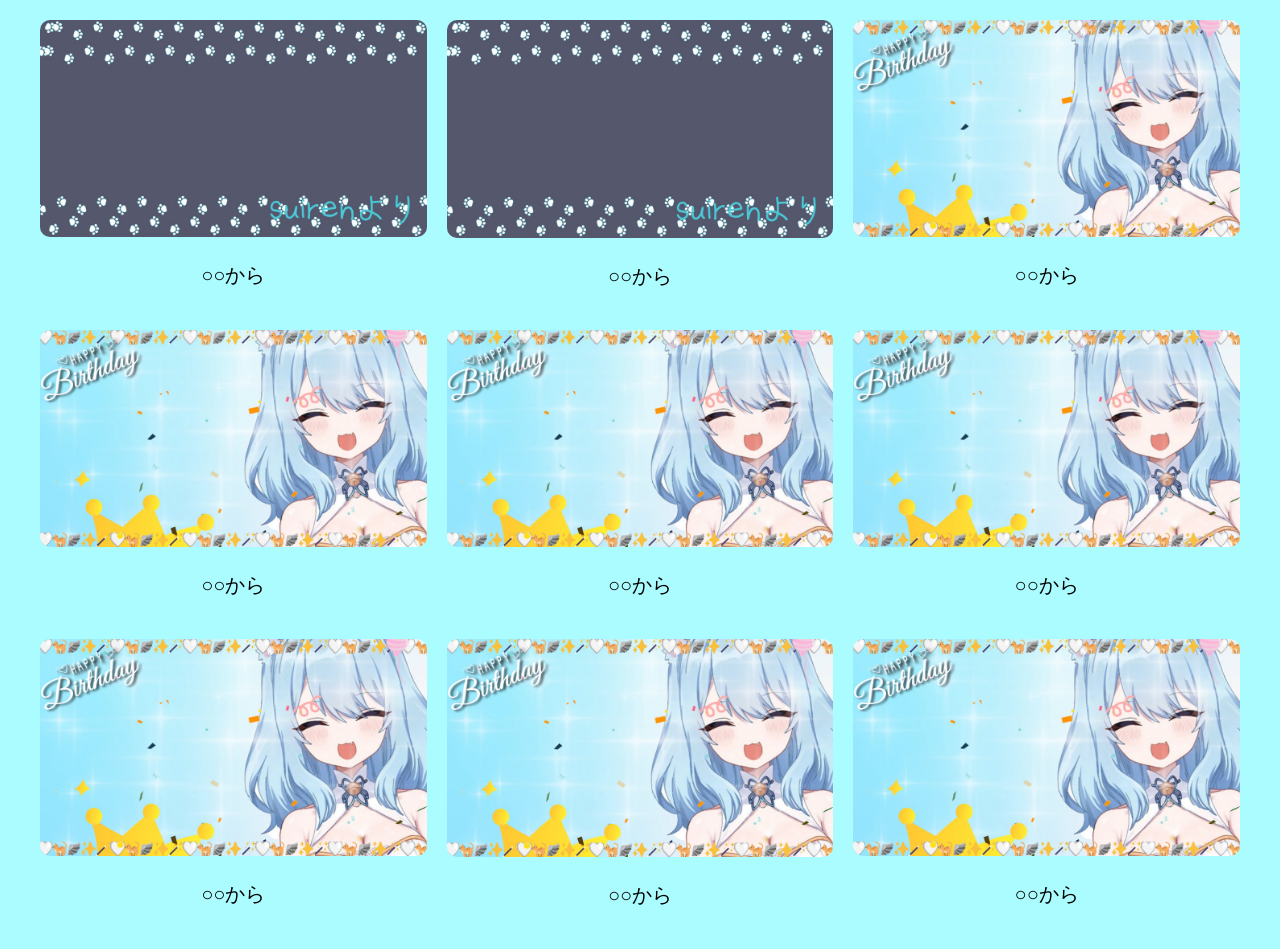
==== message/index.html @ e0d04ee3 "suiren.jpg added" ====
<!doctype html>
<html lang="ja">
  <head>
    <meta charset="UTF-8" />
    <title>にゃるるへ</title>

    <style>
      body {
        font-family: var(--font-main);
        background-color: #abfcff;
      }

      h1 {
        position: relative;
        display: inline-block;
        font-size: 36px;
        color: #333;
      }

      h1::after {
        content: "";
        position: absolute;
        left: 0;
        bottom: 0.1em;
        width: 100%;
        height: 0.5em;
        z-index: -1;
        border-radius: 4px;
      }

      .p {
        text-align: center;
      }

      /* ====== ギャラリー ====== */
      .gallery {
        display: grid;
        grid-template-columns: repeat(3, 1fr); /* PCは3列 */
        gap: 20px;
        max-width: 1200px;
        margin: 20px auto;
        padding: 0 20px;
      }

      .gallery img {
        width: 100%;
        border-radius: 10px;
        cursor: pointer;
        transition: transform 0.2s;
      }

      .gallery img:hover {
        transform: scale(1.05);
      }

      .item {
        text-align: center;
        font-size: 20px;
      }

      /* ====== レスポンシブ ====== */
      @media (max-width: 900px) {
        .gallery {
          grid-template-columns: repeat(2, 1fr); /* タブレットは2列 */
        }
      }

      @media (max-width: 600px) {
        .gallery {
          grid-template-columns: 1fr; /* スマホは1列 */
        }

        .header {
          flex-direction: column;
          gap: 10px;
        }

        .header-right {
          flex-wrap: wrap;
          justify-content: center;
        }
      }

      /* ===== モーダル ===== */
      .modal {
        display: none;
        position: fixed;
        z-index: 1000;
        top: 0;
        left: 0;
        width: 100%;
        height: 100%;
        background: rgba(0, 0, 0, 0.8);
        justify-content: center;
        align-items: center;
      }

      .modal-content {
        max-width: 90%;
        max-height: 90%;
        border-radius: 10px;
      }

      .close {
        position: absolute;
        top: 20px;
        right: 35px;
        font-size: 40px;
        color: #fff;
        cursor: pointer;
      }
    </style>
  </head>
  <body>
    <div class="gallery">
      <div class="item">
        <img src="/message/img/suiren.jpg" onclick="openModal(this)" />
        <div class="p">
          <p>○○から</p>
        </div>
      </div>

      <div class="item">
        <img src="/message/img/suiren.jpg" onclick="openModal(this)" />
        <div class="p">
          <p>○○から</p>
        </div>
      </div>

      <div class="item">
        <img src="/message/img/examples.jpg" onclick="openModal(this)" />
        <div class="p">
          <p>○○から</p>
        </div>
      </div>

      <div class="item">
        <img src="/message/img/examples.jpg" onclick="openModal(this)" />
        <div class="p">
          <p>○○から</p>
        </div>
      </div>

      <div class="item">
        <img src="/message/img/examples.jpg" onclick="openModal(this)" />
        <div class="p">
          <p>○○から</p>
        </div>
      </div>

      <div class="item">
        <img src="/message/img/examples.jpg" onclick="openModal(this)" />
        <div class="p">
          <p>○○から</p>
        </div>
      </div>

      <div class="item">
        <img src="/message/img/examples.jpg" onclick="openModal(this)" />
        <div class="p">
          <p>○○から</p>
        </div>
      </div>

      <div class="item">
        <img src="/message/img/examples.jpg" onclick="openModal(this)" />
        <div class="p">
          <p>○○から</p>
        </div>
      </div>

      <div class="item">
        <img src="/message/img/examples.jpg" onclick="openModal(this)" />
        <div class="p">
          <p>○○から</p>
        </div>
      </div>
    </div>

    <!-- モーダル -->
    <div id="imageModal" class="modal" onclick="closeModal()">
      <span class="close" onclick="closeModal()">&times;</span>
      <img class="modal-content" id="modalImg" />
    </div>

    <script>
      function openModal(img) {
        const modal = document.getElementById("imageModal");
        const modalImg = document.getElementById("modalImg");
        modal.style.display = "flex";
        modalImg.src = img.src;
      }

      function closeModal() {
        document.getElementById("imageModal").style.display = "none";
      }
    </script>
  </body>
</html>
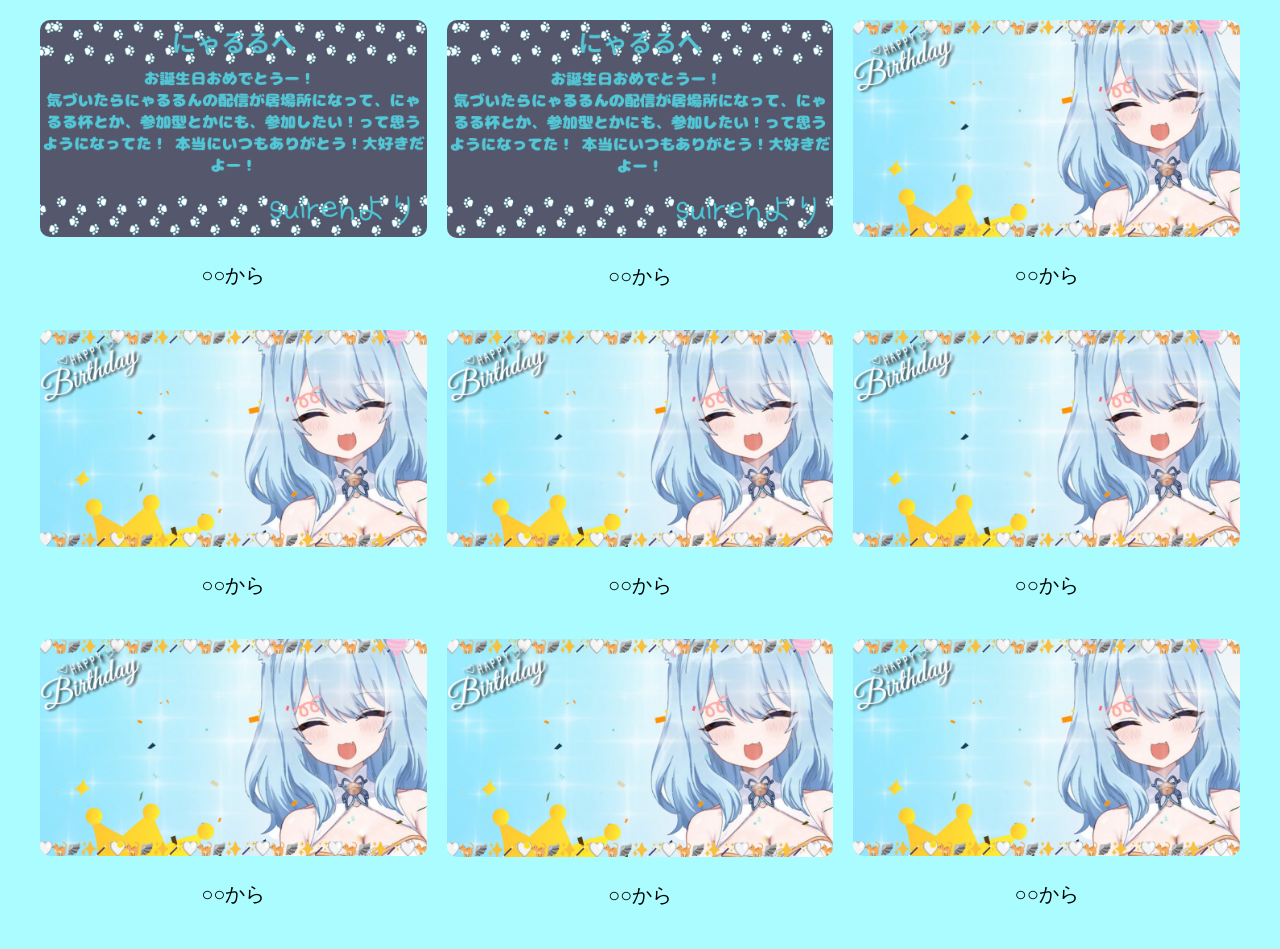
==== commit 7c0a721f: "jpg⇒png" ====
--- a/message/index.html
+++ b/message/index.html
@@ -114,14 +114,14 @@
   <body>
     <div class="gallery">
       <div class="item">
-        <img src="/message/img/suiren.jpg" onclick="openModal(this)" />
+        <img src="/message/img/suiren.png" onclick="openModal(this)" />
         <div class="p">
           <p>○○から</p>
         </div>
       </div>
 
       <div class="item">
-        <img src="/message/img/suiren.jpg" onclick="openModal(this)" />
+        <img src="/message/img/suiren.png" onclick="openModal(this)" />
         <div class="p">
           <p>○○から</p>
         </div>
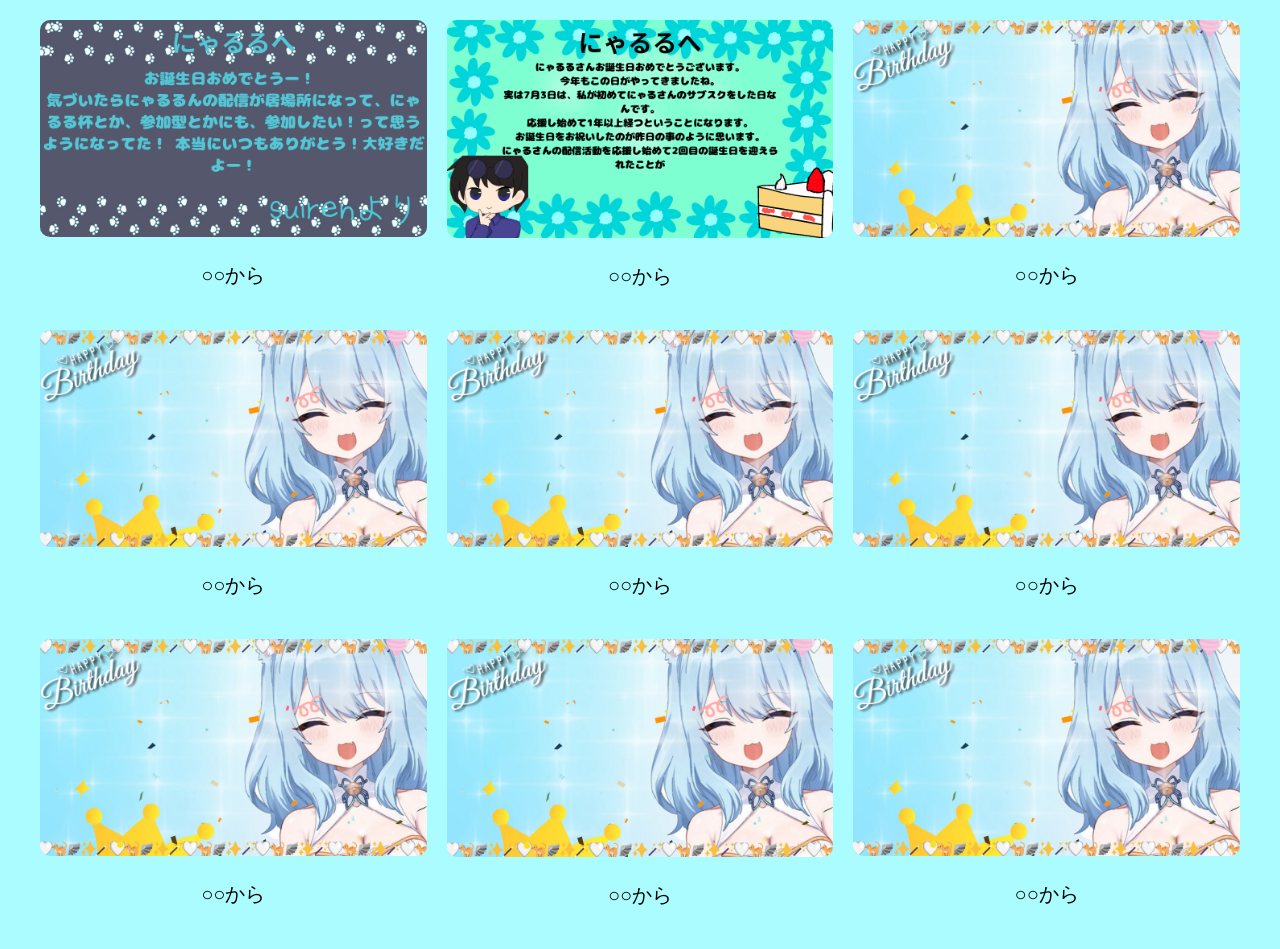
==== commit efe4a9a8: "alicell folder img folder index.html added" ====
--- a/message/index.html
+++ b/message/index.html
@@ -121,7 +121,9 @@
       </div>
 
       <div class="item">
-        <img src="/message/img/suiren.png" onclick="openModal(this)" />
+        <a href="./alicell/index.html" target="_blank">
+          <img src="/message/img/alicell.png" />
+        </a>
         <div class="p">
           <p>○○から</p>
         </div>
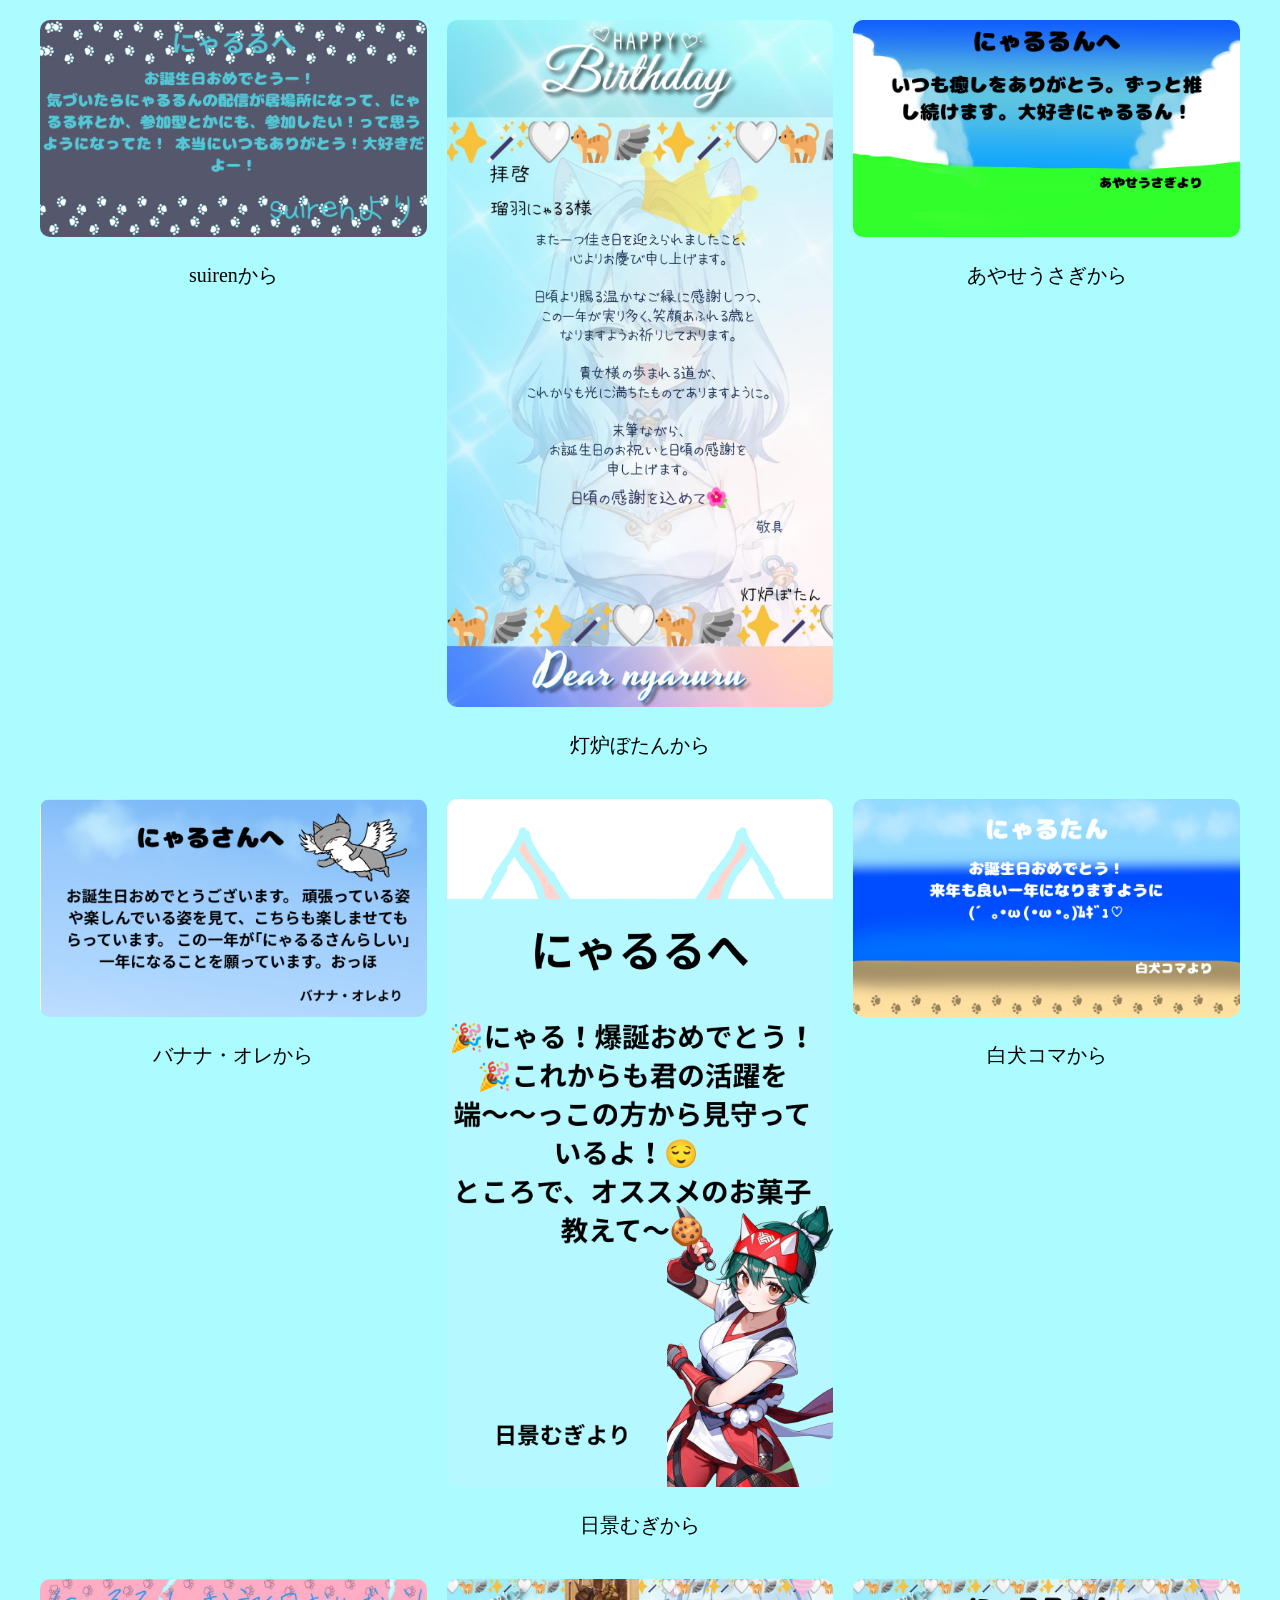
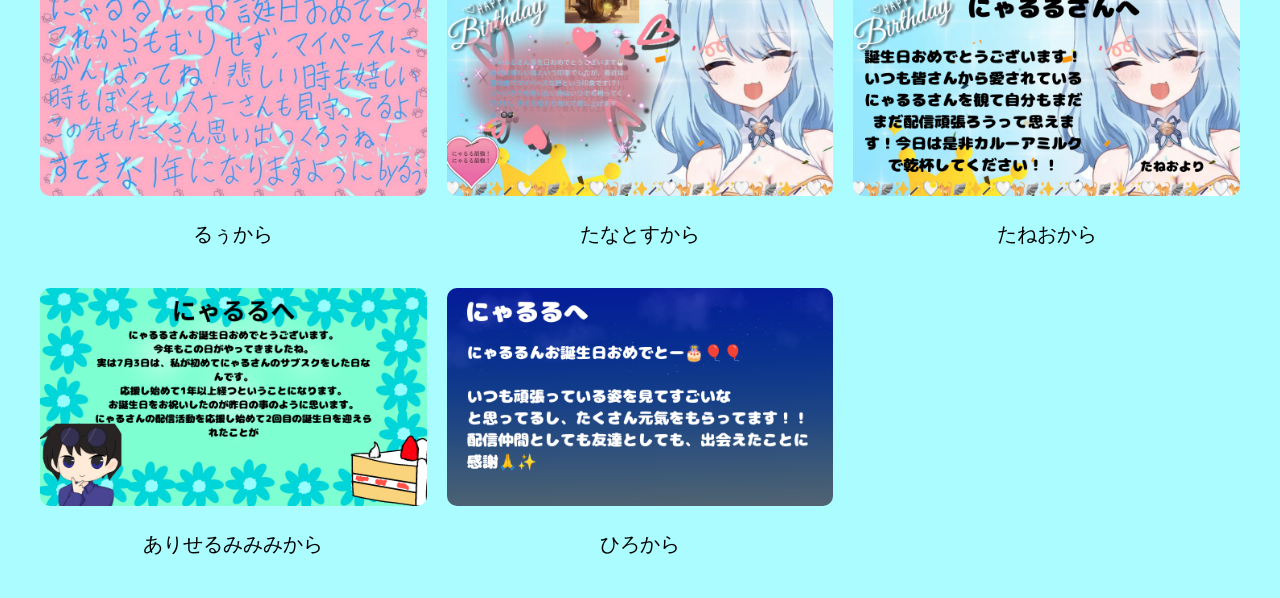
==== commit dd33919a: "all member png added" ====
--- a/message/index.html
+++ b/message/index.html
@@ -116,7 +116,62 @@
       <div class="item">
         <img src="/message/img/suiren.png" onclick="openModal(this)" />
         <div class="p">
-          <p>○○から</p>
+          <p>suirenから</p>
+        </div>
+      </div>
+      <div class="item">
+        <img src="/message/img/touro.png" onclick="openModal(this)" />
+        <div class="p">
+          <p>灯炉ぼたんから</p>
+        </div>
+      </div>
+
+      <div class="item">
+        <img src="/message/img/ayaseusagi.png" onclick="openModal(this)" />
+        <div class="p">
+          <p>あやせうさぎから</p>
+        </div>
+      </div>
+
+      <div class="item">
+        <img src="/message/img/banana.png" onclick="openModal(this)" />
+        <div class="p">
+          <p>バナナ・オレから</p>
+        </div>
+      </div>
+
+      <div class="item">
+        <img src="/message/img/hikage.png" onclick="openModal(this)" />
+        <div class="p">
+          <p>日景むぎから</p>
+        </div>
+      </div>
+
+      <div class="item">
+        <img src="/message/img/komainu.png" onclick="openModal(this)" />
+        <div class="p">
+          <p>白犬コマから</p>
+        </div>
+      </div>
+
+      <div class="item">
+        <img src="/message/img/ruu.png" onclick="openModal(this)" />
+        <div class="p">
+          <p>るぅから</p>
+        </div>
+      </div>
+
+      <div class="item">
+        <img src="/message/img/tanatosu.png" onclick="openModal(this)" />
+        <div class="p">
+          <p>たなとすから</p>
+        </div>
+      </div>
+
+      <div class="item">
+        <img src="/message/img/taneo.png" onclick="openModal(this)" />
+        <div class="p">
+          <p>たねおから</p>
         </div>
       </div>
 
@@ -125,56 +180,16 @@
           <img src="/message/img/alicell.png" />
         </a>
         <div class="p">
-          <p>○○から</p>
-        </div>
-      </div>
-
-      <div class="item">
-        <img src="/message/img/examples.jpg" onclick="openModal(this)" />
-        <div class="p">
-          <p>○○から</p>
-        </div>
-      </div>
-
-      <div class="item">
-        <img src="/message/img/examples.jpg" onclick="openModal(this)" />
-        <div class="p">
-          <p>○○から</p>
-        </div>
-      </div>
-
-      <div class="item">
-        <img src="/message/img/examples.jpg" onclick="openModal(this)" />
-        <div class="p">
-          <p>○○から</p>
-        </div>
-      </div>
-
-      <div class="item">
-        <img src="/message/img/examples.jpg" onclick="openModal(this)" />
-        <div class="p">
-          <p>○○から</p>
-        </div>
-      </div>
-
-      <div class="item">
-        <img src="/message/img/examples.jpg" onclick="openModal(this)" />
-        <div class="p">
-          <p>○○から</p>
-        </div>
-      </div>
-
-      <div class="item">
-        <img src="/message/img/examples.jpg" onclick="openModal(this)" />
-        <div class="p">
-          <p>○○から</p>
-        </div>
-      </div>
-
-      <div class="item">
-        <img src="/message/img/examples.jpg" onclick="openModal(this)" />
-        <div class="p">
-          <p>○○から</p>
+          <p>ありせるみみみから</p>
+        </div>
+      </div>
+
+      <div class="item">
+        <a href="./hiro/index.html" target="_blank">
+          <img src="/message/img/hiro.png" />
+        </a>
+        <div class="p">
+          <p>ひろから</p>
         </div>
       </div>
     </div>
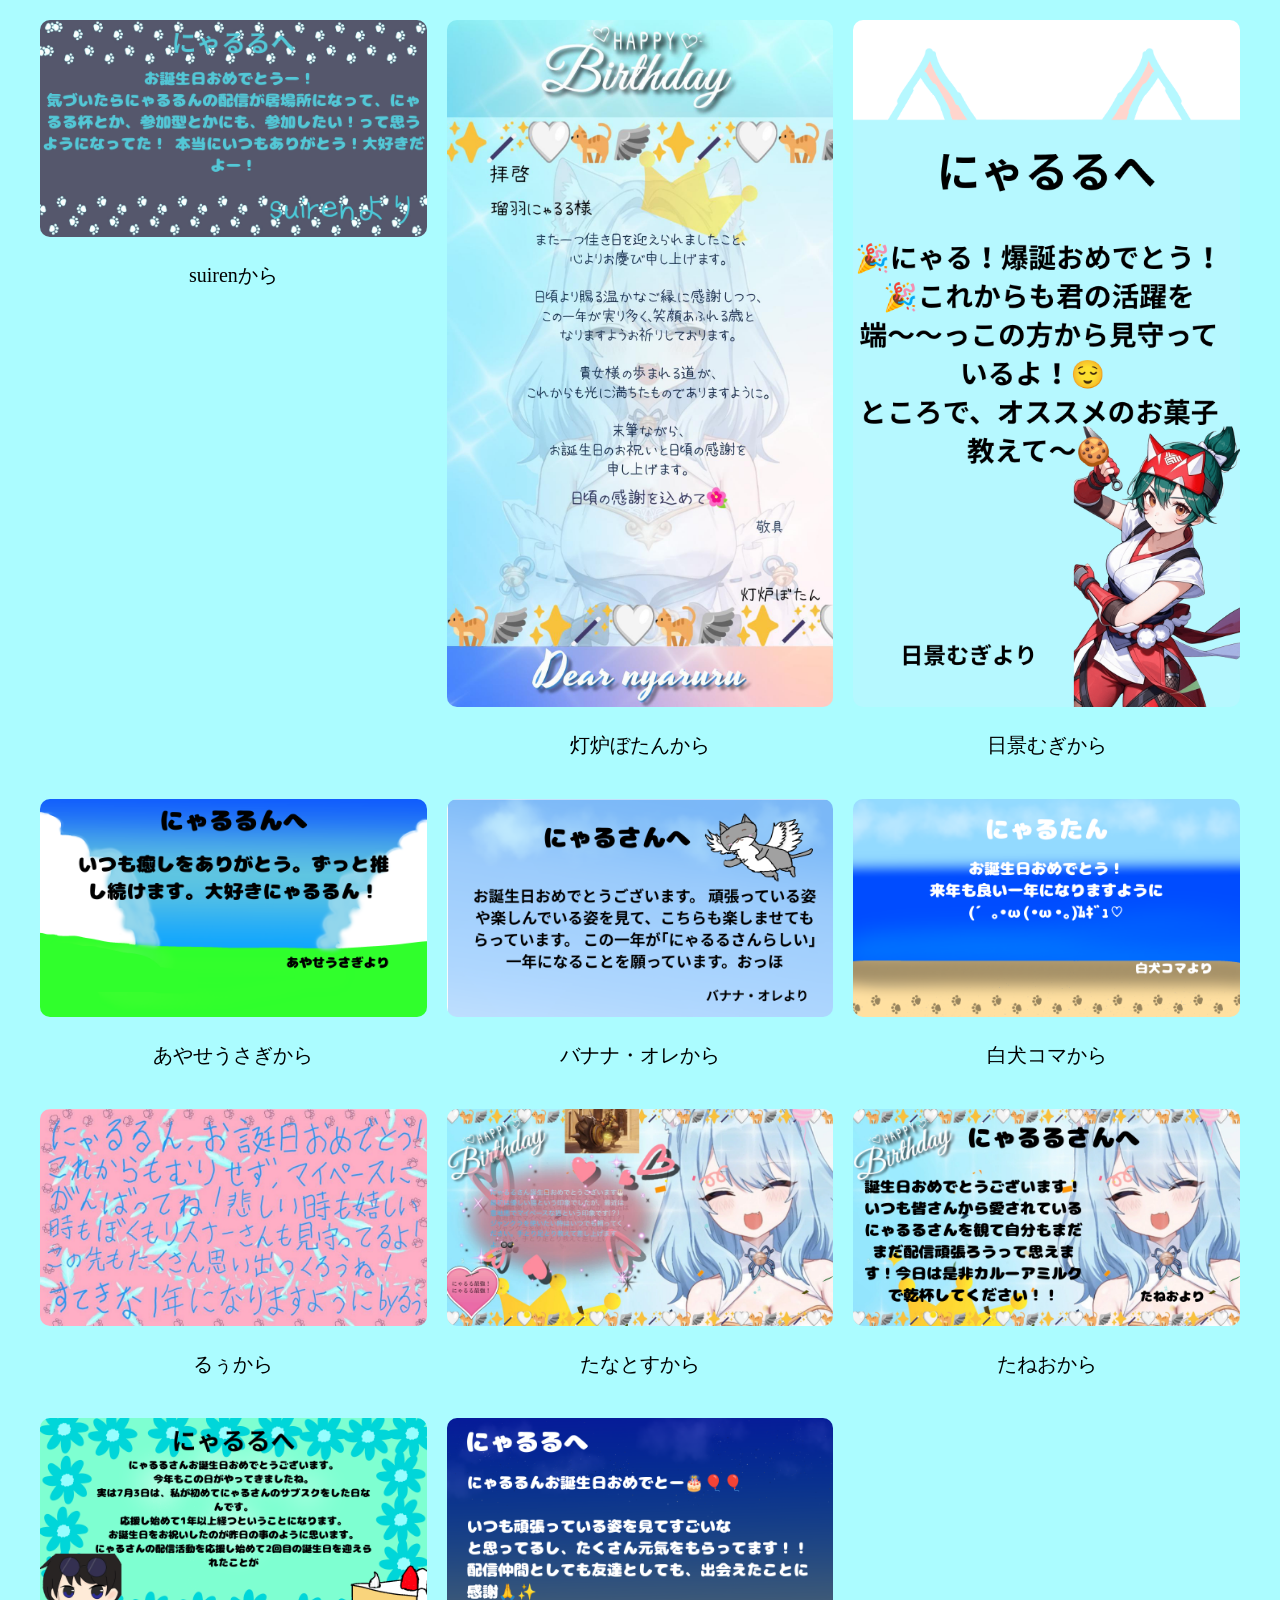
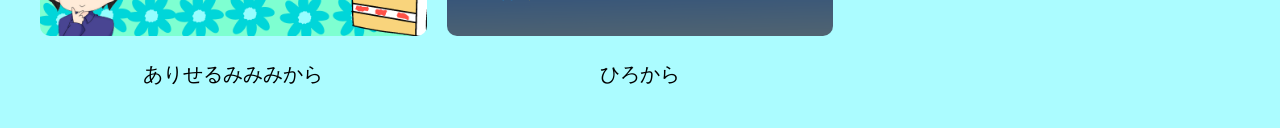
==== commit 0fee92af: "line change" ====
--- a/message/index.html
+++ b/message/index.html
@@ -127,6 +127,13 @@
       </div>
 
       <div class="item">
+        <img src="/message/img/hikage.png" onclick="openModal(this)" />
+        <div class="p">
+          <p>日景むぎから</p>
+        </div>
+      </div>
+
+      <div class="item">
         <img src="/message/img/ayaseusagi.png" onclick="openModal(this)" />
         <div class="p">
           <p>あやせうさぎから</p>
@@ -137,13 +144,6 @@
         <img src="/message/img/banana.png" onclick="openModal(this)" />
         <div class="p">
           <p>バナナ・オレから</p>
-        </div>
-      </div>
-
-      <div class="item">
-        <img src="/message/img/hikage.png" onclick="openModal(this)" />
-        <div class="p">
-          <p>日景むぎから</p>
         </div>
       </div>
 
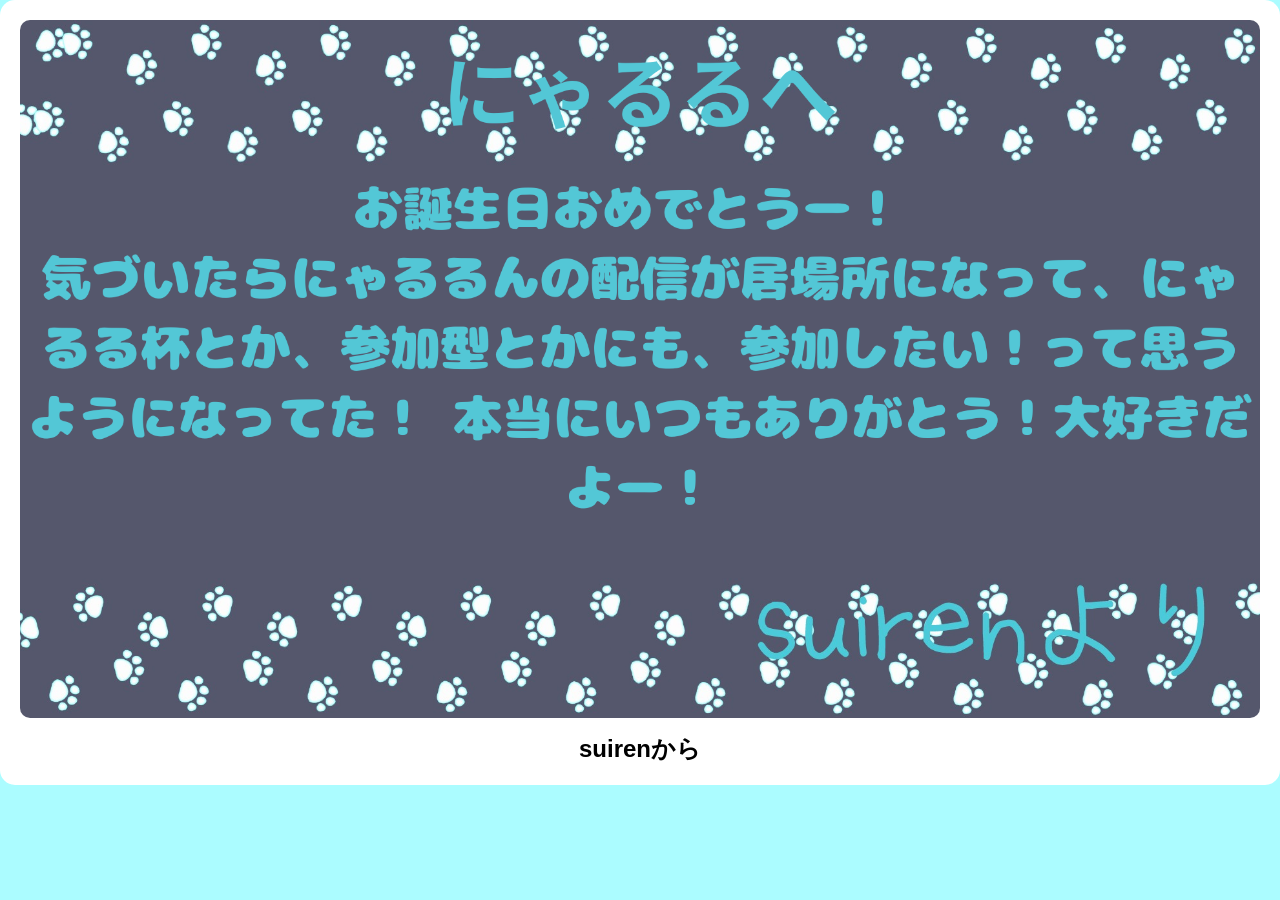
==== commit 95d0541d: "message.css added message/index added" ====
--- a/message/index.html
+++ b/message/index.html
@@ -2,215 +2,31 @@
 <html lang="ja">
   <head>
     <meta charset="UTF-8" />
+    <meta name="viewport" content="width=device-width, initial-scale=1.0" />
+
     <title>にゃるるへ</title>
 
-    <style>
-      body {
-        font-family: var(--font-main);
-        background-color: #abfcff;
-      }
+    <link rel="stylesheet" href="../css/common.css" />
+    <link rel="stylesheet" href="../css/message.css" />
+  </head>
 
-      h1 {
-        position: relative;
-        display: inline-block;
-        font-size: 36px;
-        color: #333;
-      }
+  <body>
+    <header></header>
 
-      h1::after {
-        content: "";
-        position: absolute;
-        left: 0;
-        bottom: 0.1em;
-        width: 100%;
-        height: 0.5em;
-        z-index: -1;
-        border-radius: 4px;
-      }
+    <main>
+      <section class="gallery">
+        <article class="card">
+          <img
+            src="img/suiren.png"
+            alt="suirenからのメッセージ"
+            class="gallery-image"
+          />
 
-      .p {
-        text-align: center;
-      }
+          <h2>suirenから</h2>
+        </article>
+      </section>
+    </main>
 
-      /* ====== ギャラリー ====== */
-      .gallery {
-        display: grid;
-        grid-template-columns: repeat(3, 1fr); /* PCは3列 */
-        gap: 20px;
-        max-width: 1200px;
-        margin: 20px auto;
-        padding: 0 20px;
-      }
-
-      .gallery img {
-        width: 100%;
-        border-radius: 10px;
-        cursor: pointer;
-        transition: transform 0.2s;
-      }
-
-      .gallery img:hover {
-        transform: scale(1.05);
-      }
-
-      .item {
-        text-align: center;
-        font-size: 20px;
-      }
-
-      /* ====== レスポンシブ ====== */
-      @media (max-width: 900px) {
-        .gallery {
-          grid-template-columns: repeat(2, 1fr); /* タブレットは2列 */
-        }
-      }
-
-      @media (max-width: 600px) {
-        .gallery {
-          grid-template-columns: 1fr; /* スマホは1列 */
-        }
-
-        .header {
-          flex-direction: column;
-          gap: 10px;
-        }
-
-        .header-right {
-          flex-wrap: wrap;
-          justify-content: center;
-        }
-      }
-
-      /* ===== モーダル ===== */
-      .modal {
-        display: none;
-        position: fixed;
-        z-index: 1000;
-        top: 0;
-        left: 0;
-        width: 100%;
-        height: 100%;
-        background: rgba(0, 0, 0, 0.8);
-        justify-content: center;
-        align-items: center;
-      }
-
-      .modal-content {
-        max-width: 90%;
-        max-height: 90%;
-        border-radius: 10px;
-      }
-
-      .close {
-        position: absolute;
-        top: 20px;
-        right: 35px;
-        font-size: 40px;
-        color: #fff;
-        cursor: pointer;
-      }
-    </style>
-  </head>
-  <body>
-    <div class="gallery">
-      <div class="item">
-        <img src="/message/img/suiren.png" onclick="openModal(this)" />
-        <div class="p">
-          <p>suirenから</p>
-        </div>
-      </div>
-      <div class="item">
-        <img src="/message/img/touro.png" onclick="openModal(this)" />
-        <div class="p">
-          <p>灯炉ぼたんから</p>
-        </div>
-      </div>
-
-      <div class="item">
-        <img src="/message/img/hikage.png" onclick="openModal(this)" />
-        <div class="p">
-          <p>日景むぎから</p>
-        </div>
-      </div>
-
-      <div class="item">
-        <img src="/message/img/ayaseusagi.png" onclick="openModal(this)" />
-        <div class="p">
-          <p>あやせうさぎから</p>
-        </div>
-      </div>
-
-      <div class="item">
-        <img src="/message/img/banana.png" onclick="openModal(this)" />
-        <div class="p">
-          <p>バナナ・オレから</p>
-        </div>
-      </div>
-
-      <div class="item">
-        <img src="/message/img/komainu.png" onclick="openModal(this)" />
-        <div class="p">
-          <p>白犬コマから</p>
-        </div>
-      </div>
-
-      <div class="item">
-        <img src="/message/img/ruu.png" onclick="openModal(this)" />
-        <div class="p">
-          <p>るぅから</p>
-        </div>
-      </div>
-
-      <div class="item">
-        <img src="/message/img/tanatosu.png" onclick="openModal(this)" />
-        <div class="p">
-          <p>たなとすから</p>
-        </div>
-      </div>
-
-      <div class="item">
-        <img src="/message/img/taneo.png" onclick="openModal(this)" />
-        <div class="p">
-          <p>たねおから</p>
-        </div>
-      </div>
-
-      <div class="item">
-        <a href="./alicell/index.html" target="_blank">
-          <img src="/message/img/alicell.png" />
-        </a>
-        <div class="p">
-          <p>ありせるみみみから</p>
-        </div>
-      </div>
-
-      <div class="item">
-        <a href="./hiro/index.html" target="_blank">
-          <img src="/message/img/hiro.png" />
-        </a>
-        <div class="p">
-          <p>ひろから</p>
-        </div>
-      </div>
-    </div>
-
-    <!-- モーダル -->
-    <div id="imageModal" class="modal" onclick="closeModal()">
-      <span class="close" onclick="closeModal()">&times;</span>
-      <img class="modal-content" id="modalImg" />
-    </div>
-
-    <script>
-      function openModal(img) {
-        const modal = document.getElementById("imageModal");
-        const modalImg = document.getElementById("modalImg");
-        modal.style.display = "flex";
-        modalImg.src = img.src;
-      }
-
-      function closeModal() {
-        document.getElementById("imageModal").style.display = "none";
-      }
-    </script>
+    <script src="../js/modal.js"></script>
   </body>
 </html>
--- a/css/common.css
+++ b/css/common.css
@@ -0,0 +1,21 @@
+* {
+  margin: 0;
+  padding: 0;
+  box-sizing: border-box;
+}
+
+body {
+  font-family: sans-serif;
+  background-color: #abfcff;
+}
+
+img,
+video {
+  max-width: 100%;
+  height: auto;
+}
+
+a {
+  color: inherit;
+  text-decoration: none;
+}
--- a/css/message.css
+++ b/css/message.css
@@ -0,0 +1,29 @@
+.gallery {
+  display: grid;
+
+  grid-template-columns: repeat(auto-fit, minmax(250px, 1fr));
+
+  gap: 20px;
+}
+
+.card {
+  padding: 20px;
+
+  border-radius: 15px;
+
+  background: white;
+}
+
+.gallery-image {
+  width: 100%;
+
+  display: block;
+
+  border-radius: 10px;
+}
+
+.card h2 {
+  text-align: center;
+
+  margin-top: 15px;
+}
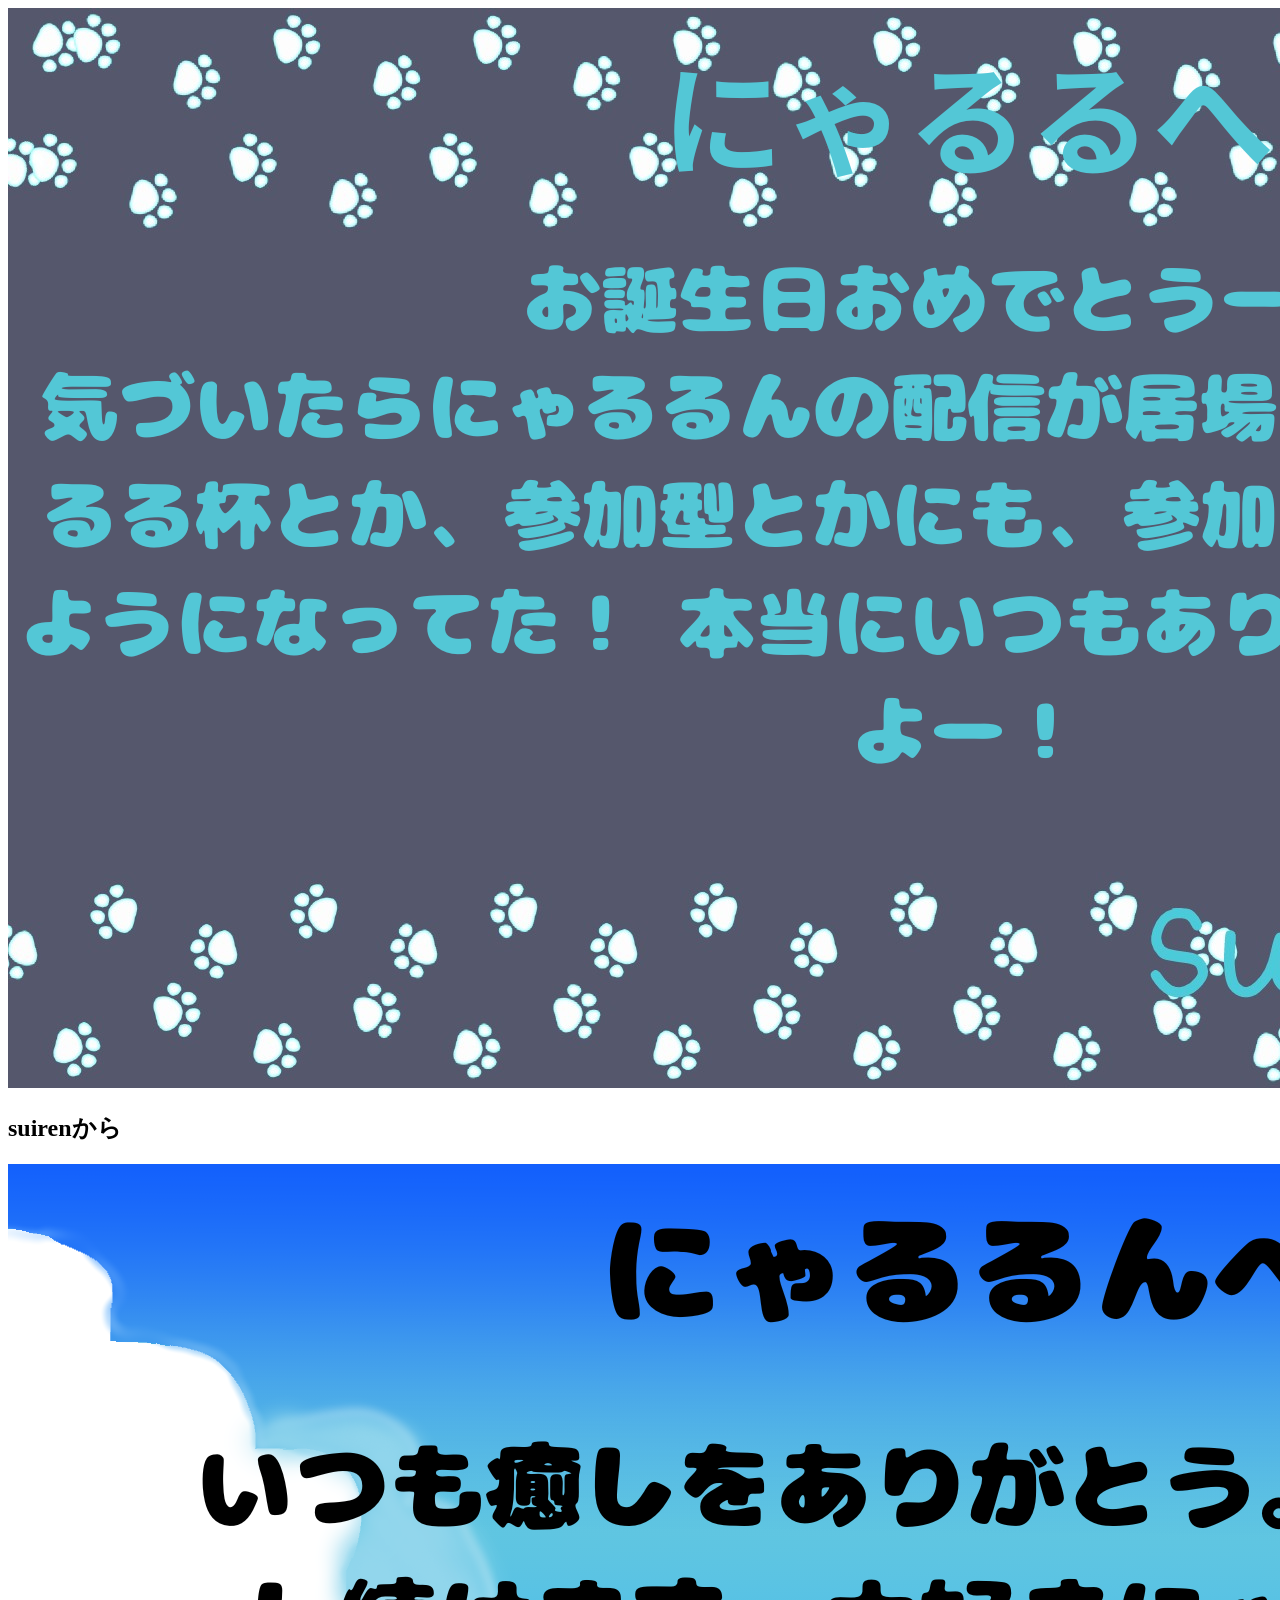
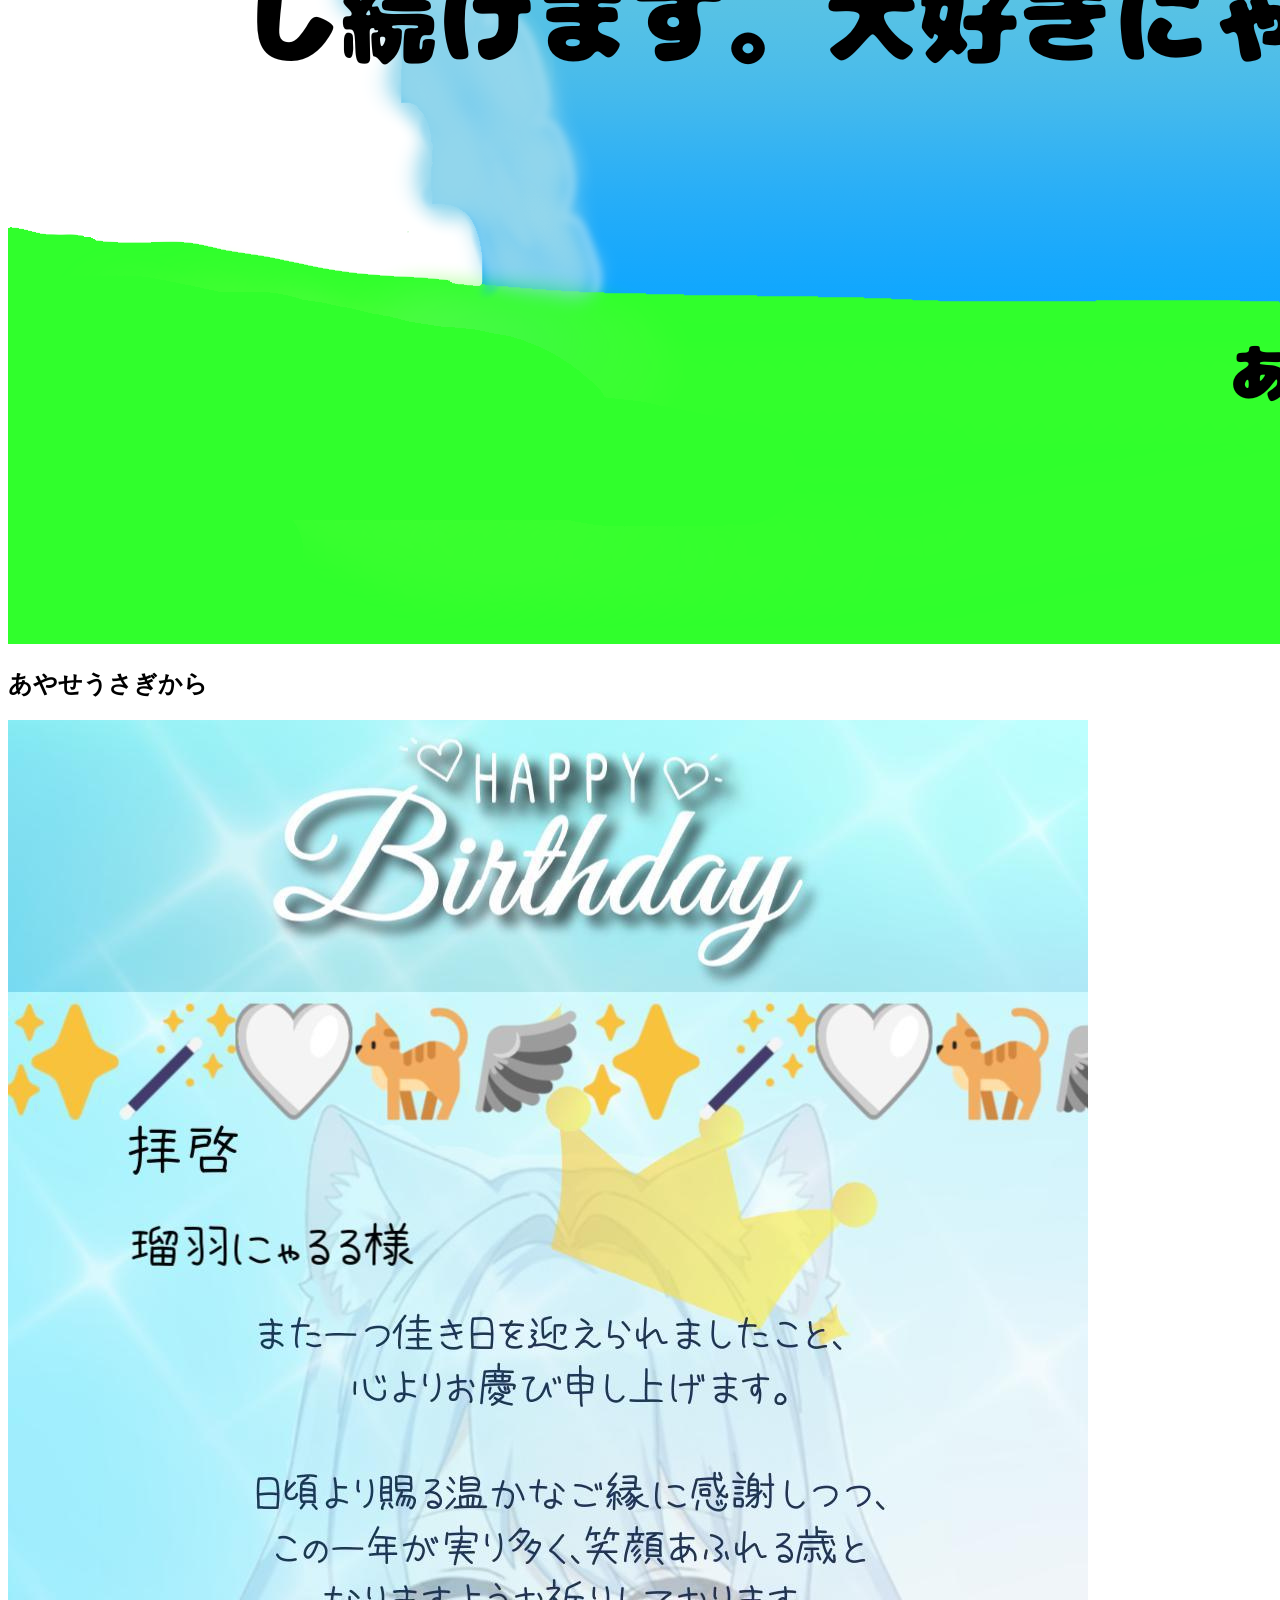
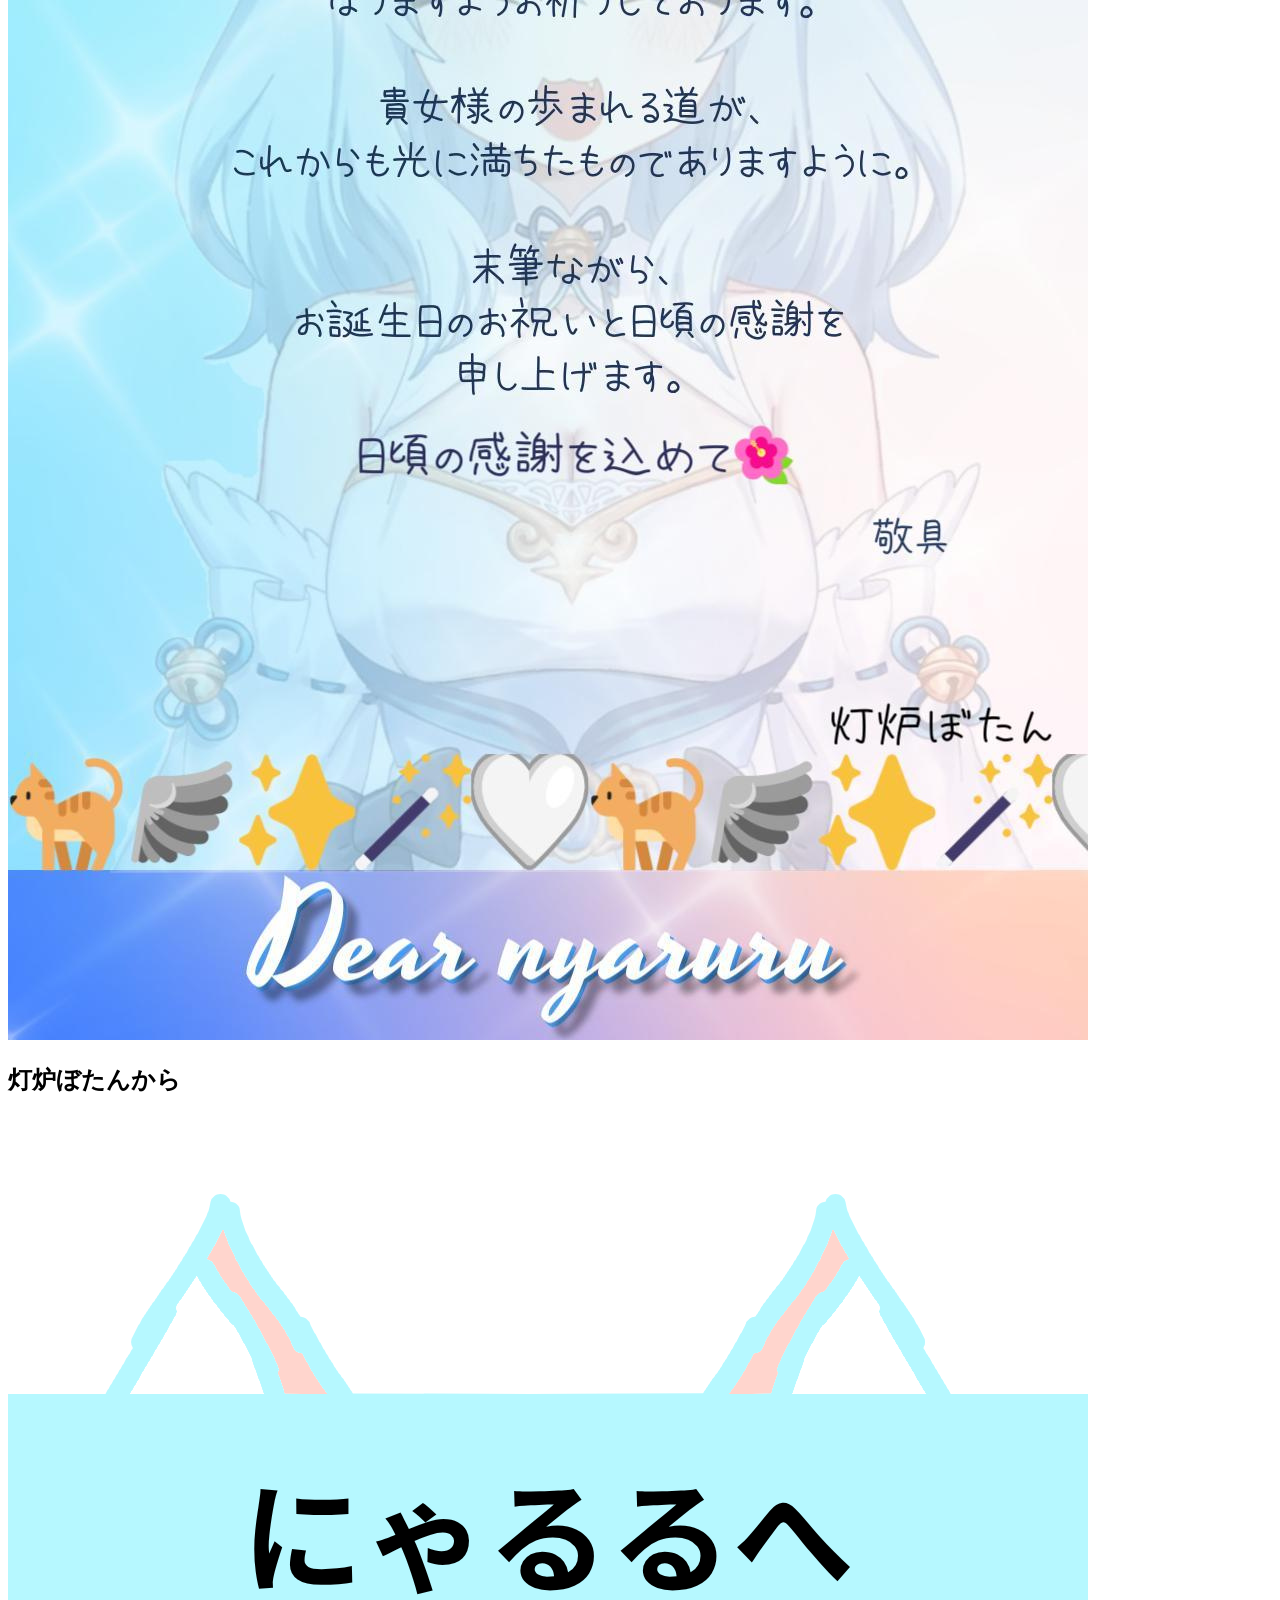
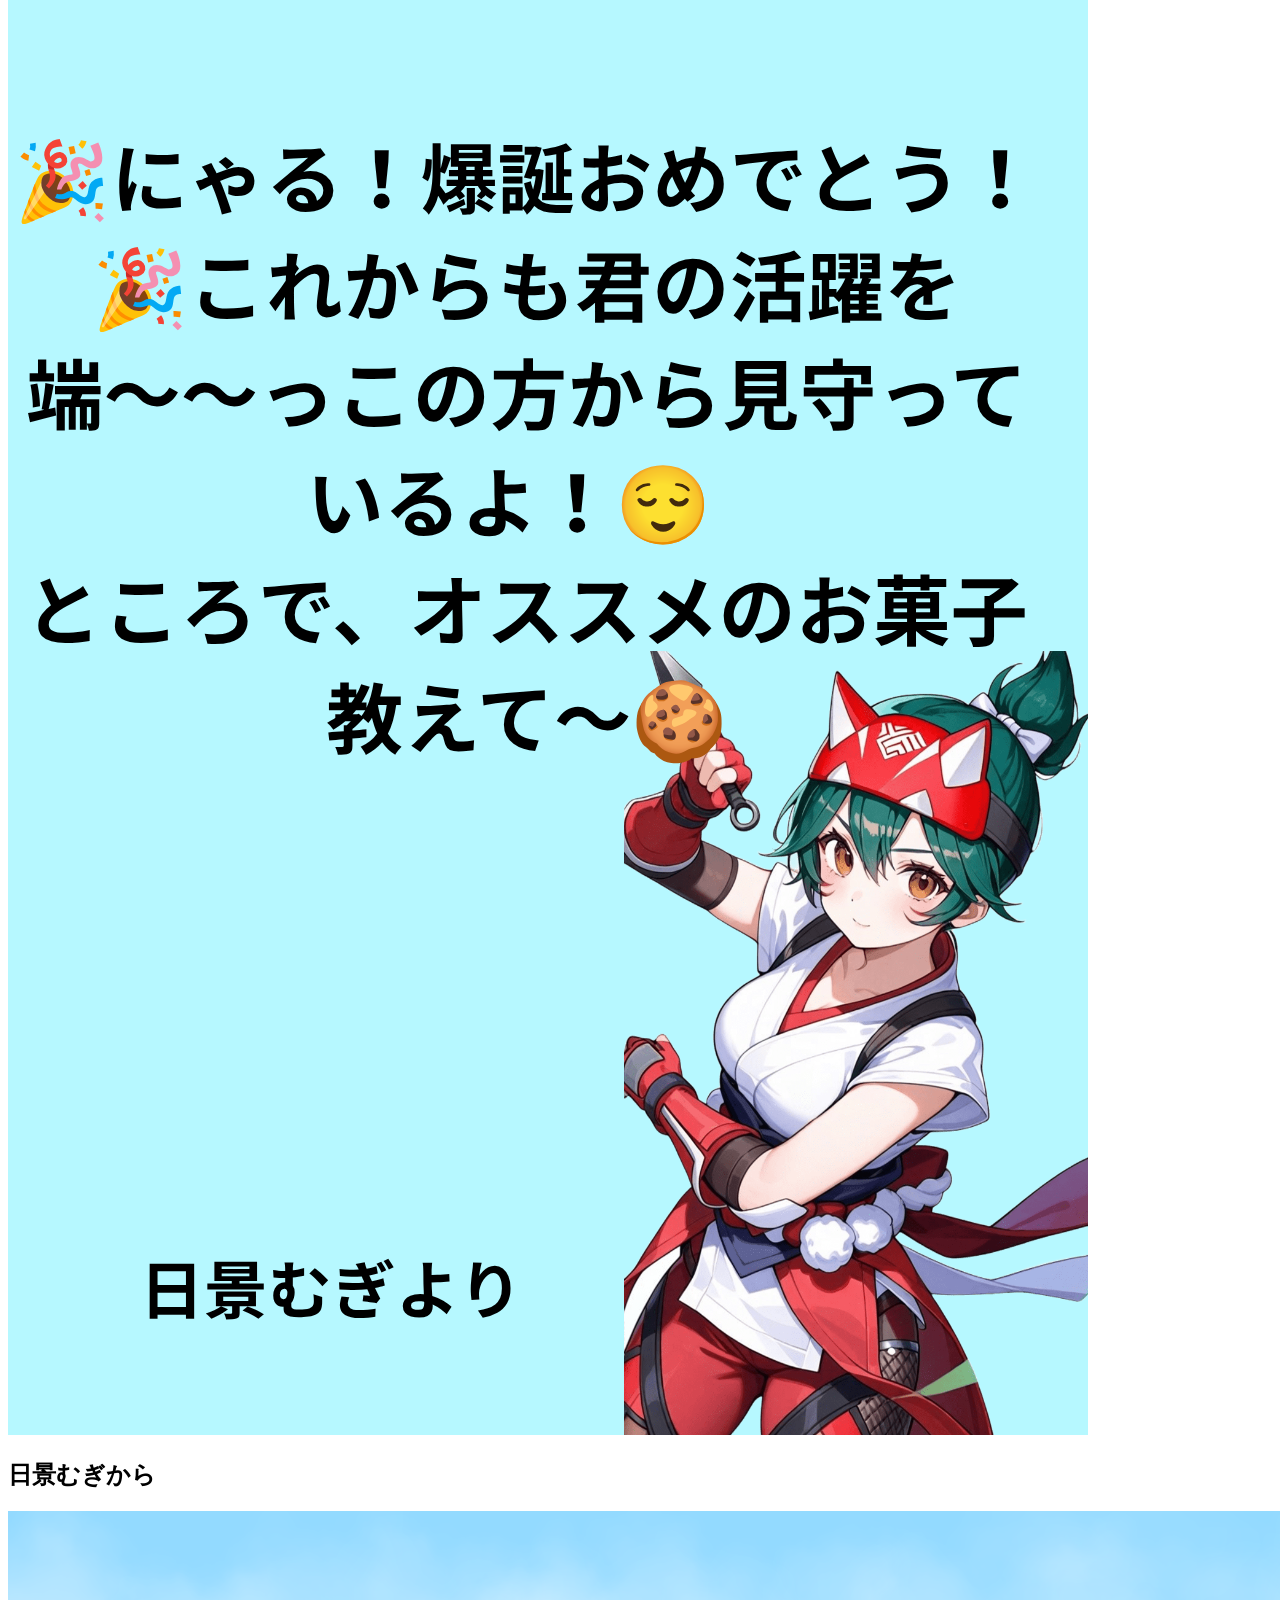
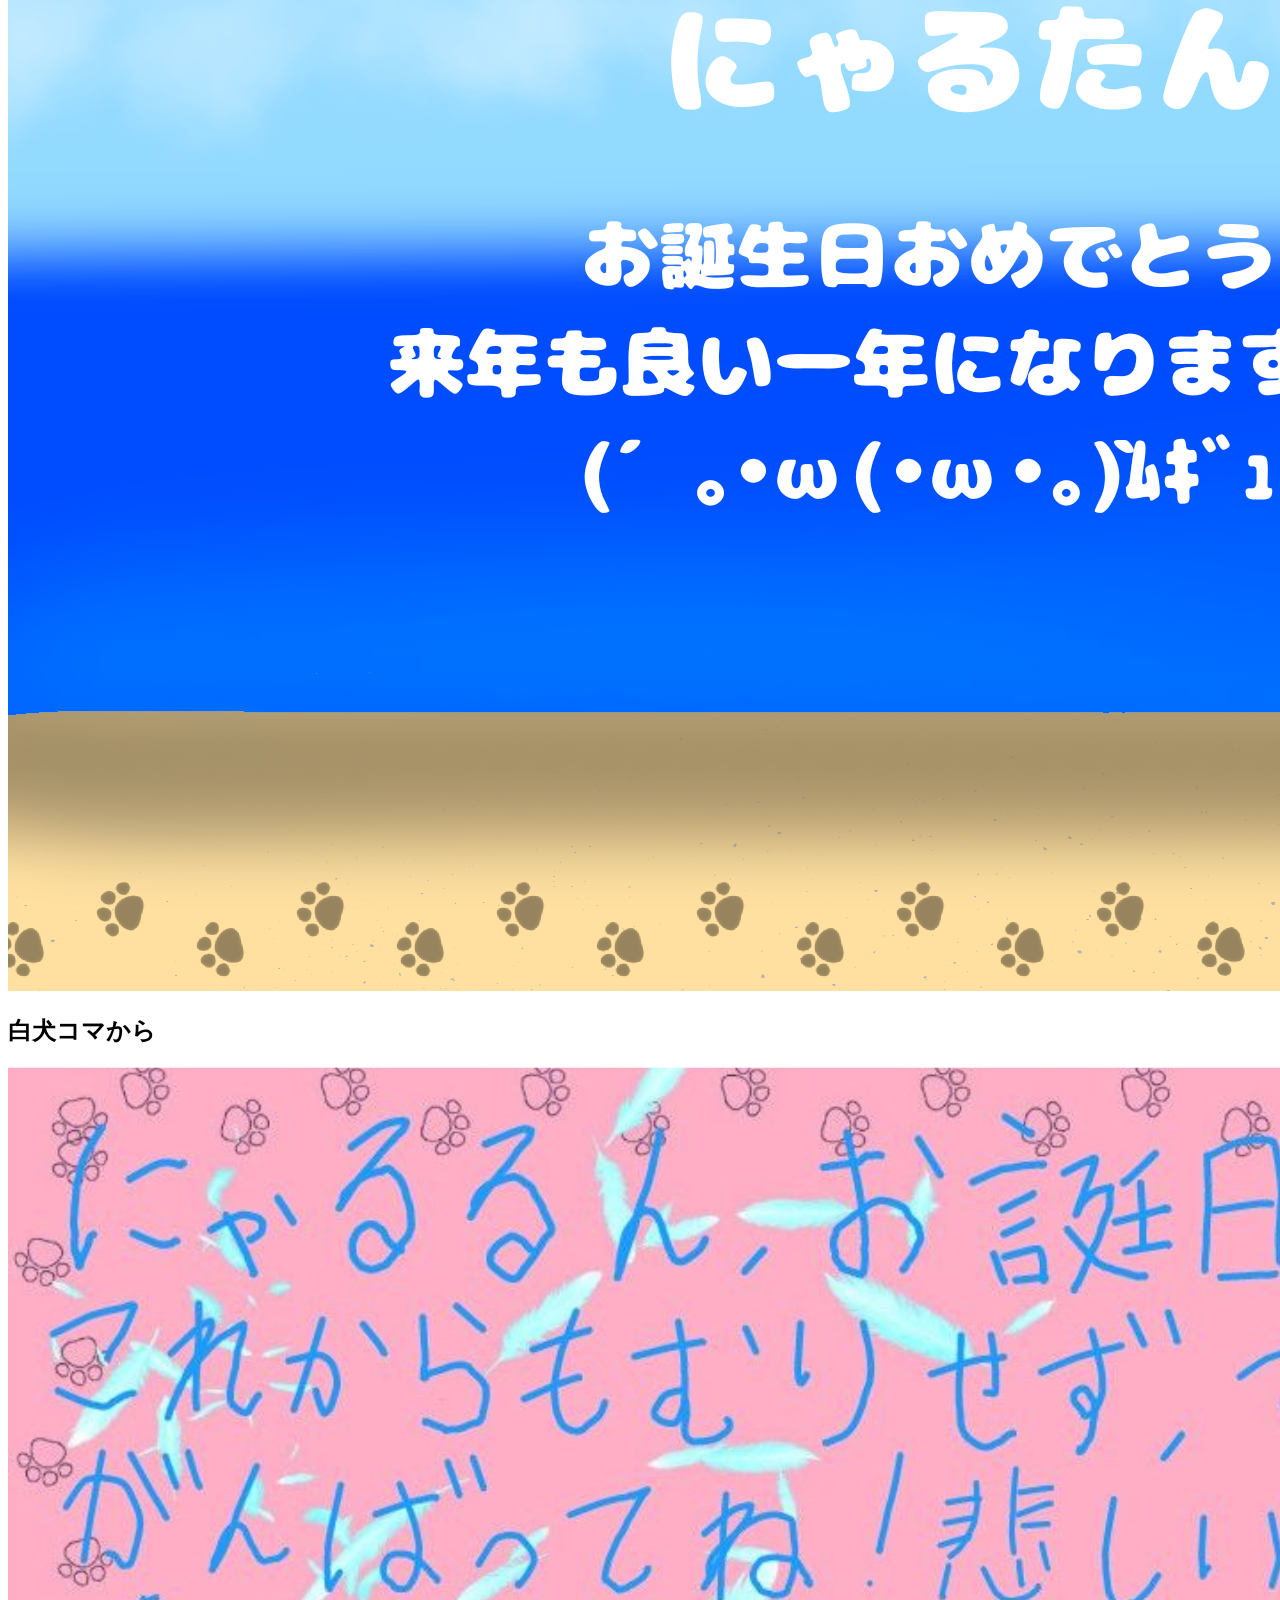
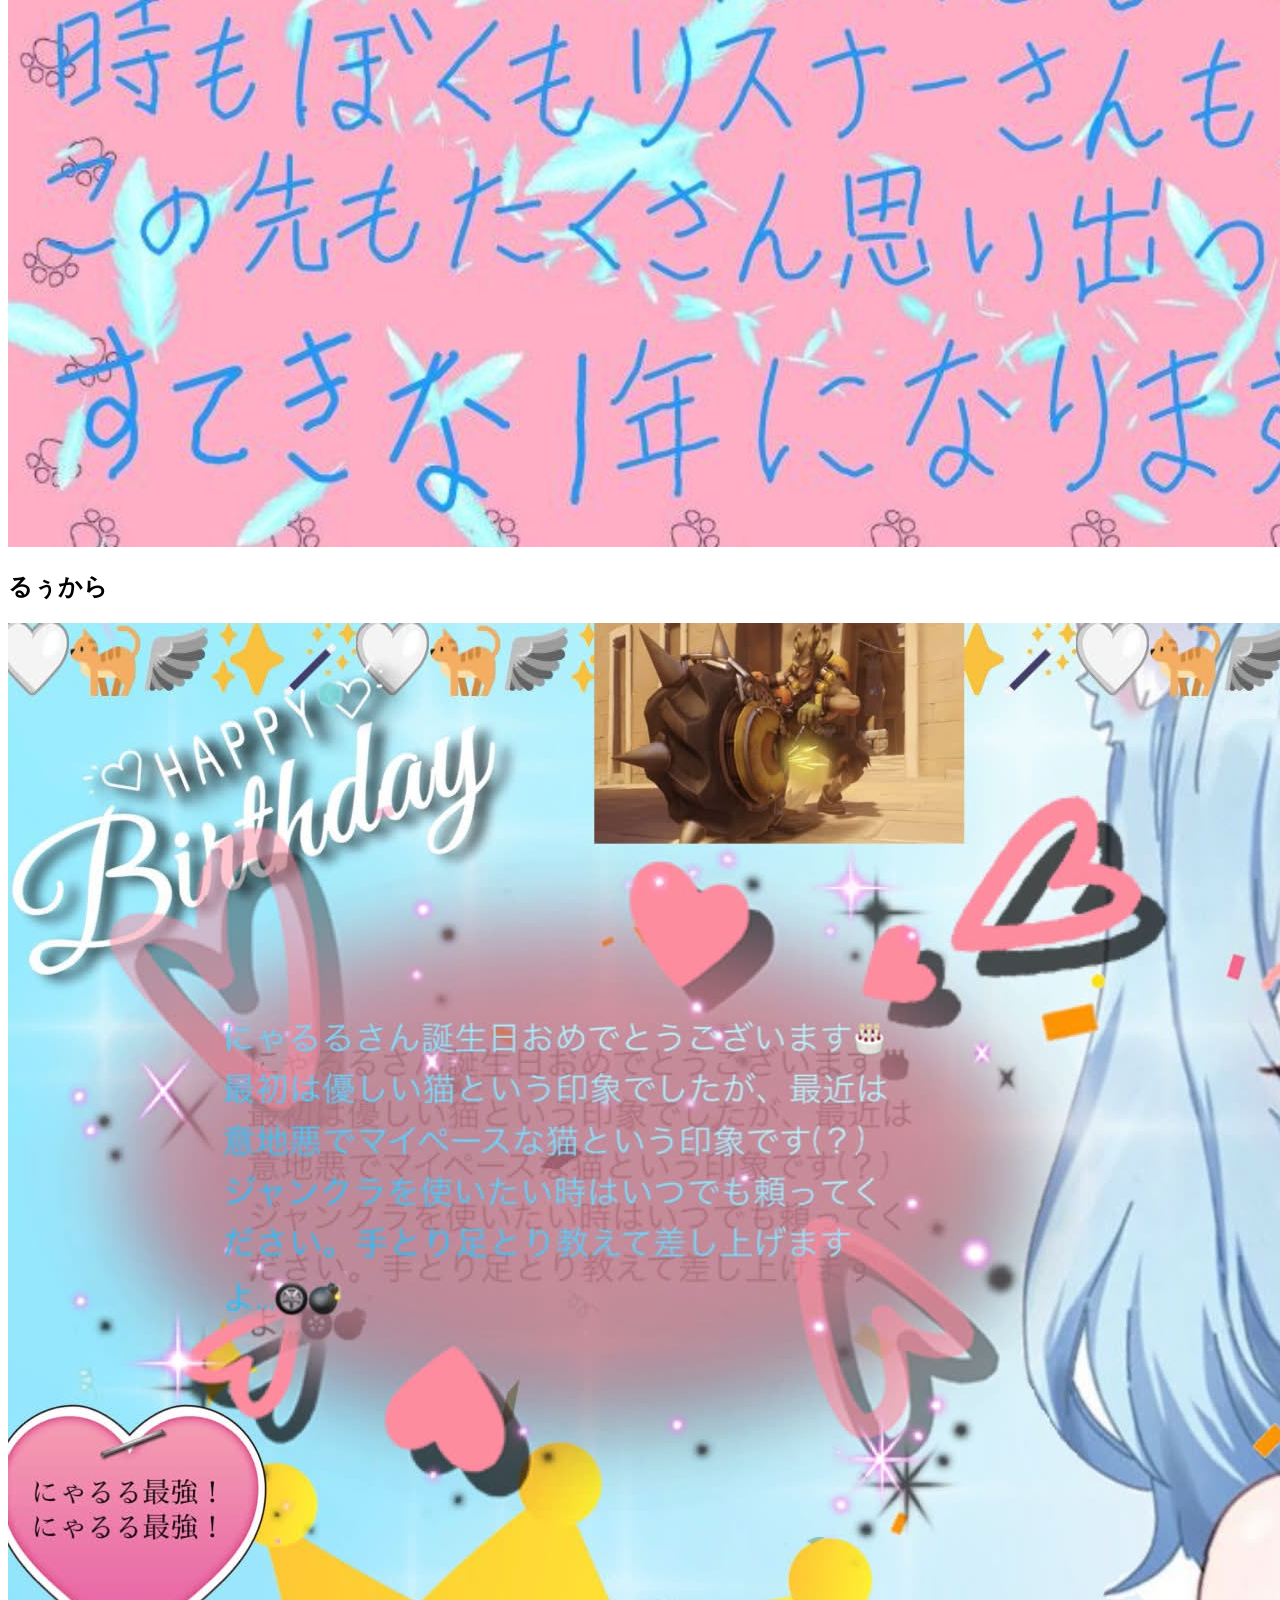
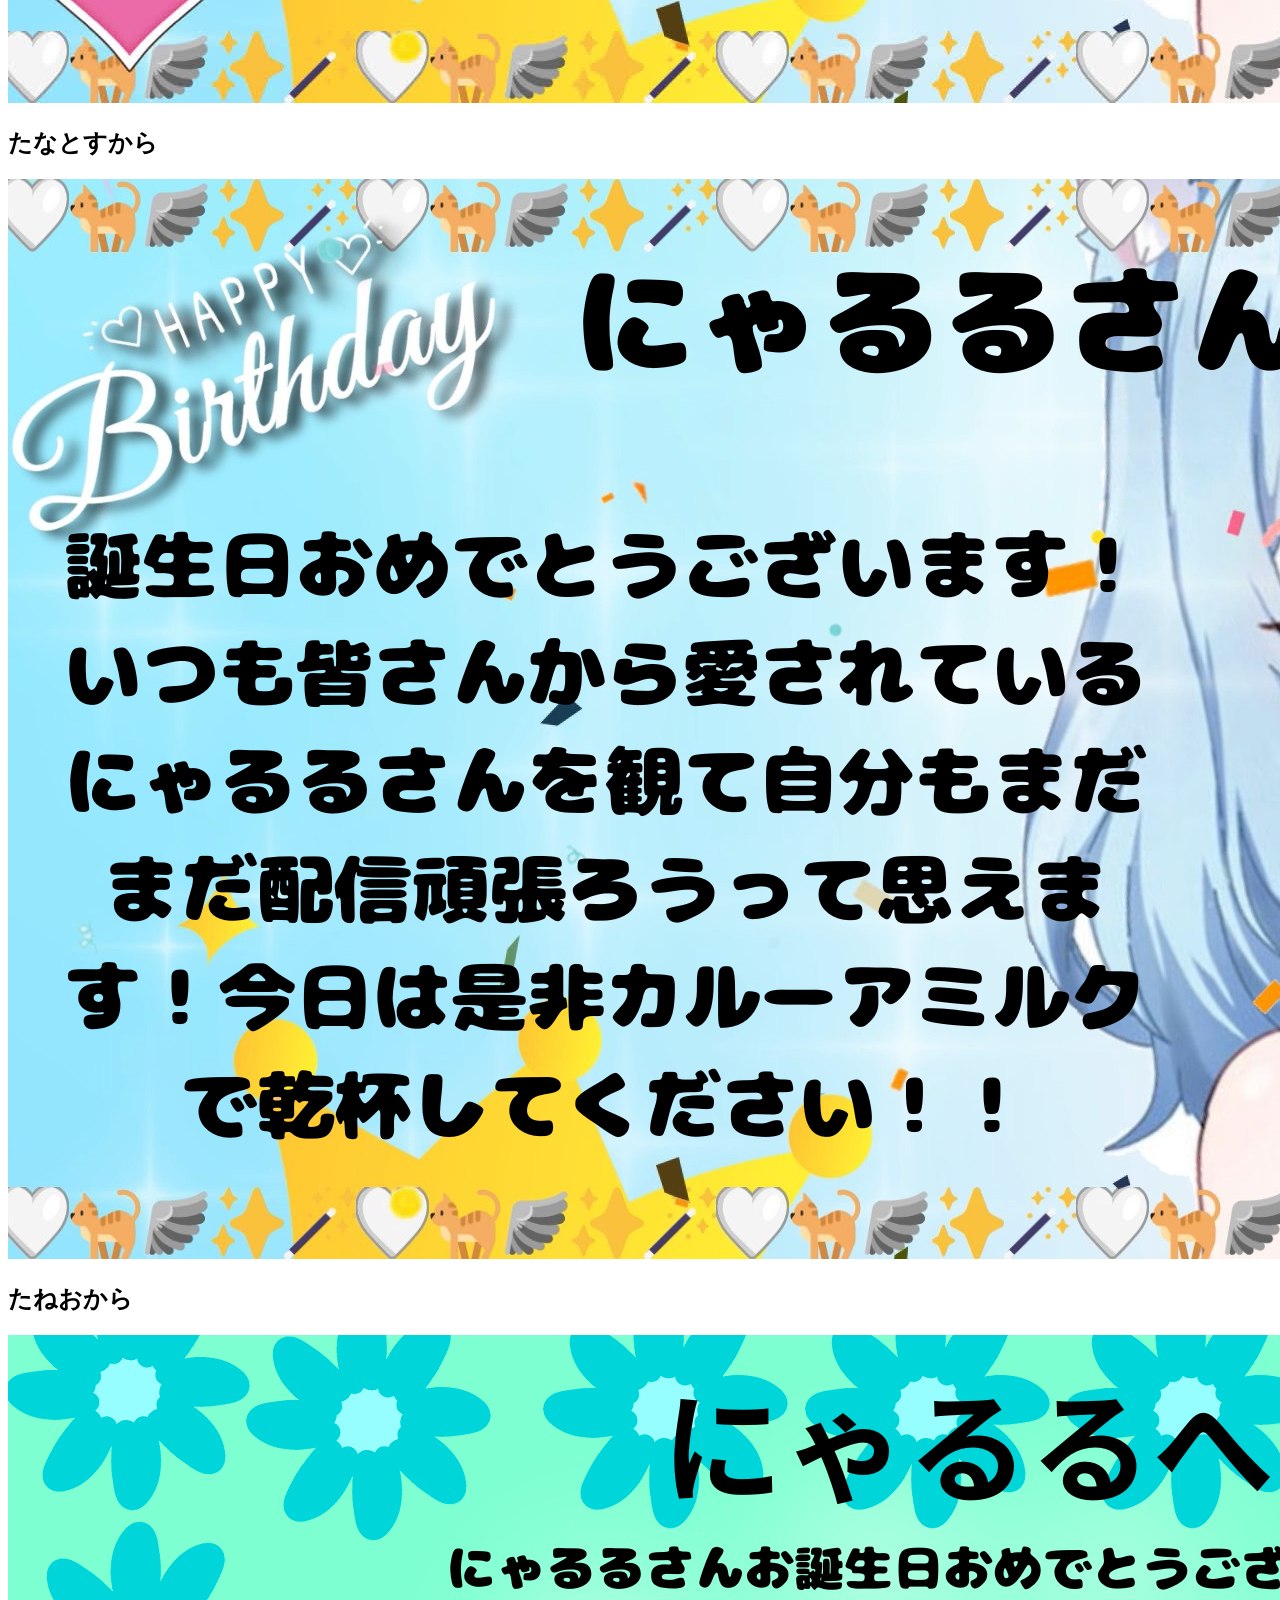
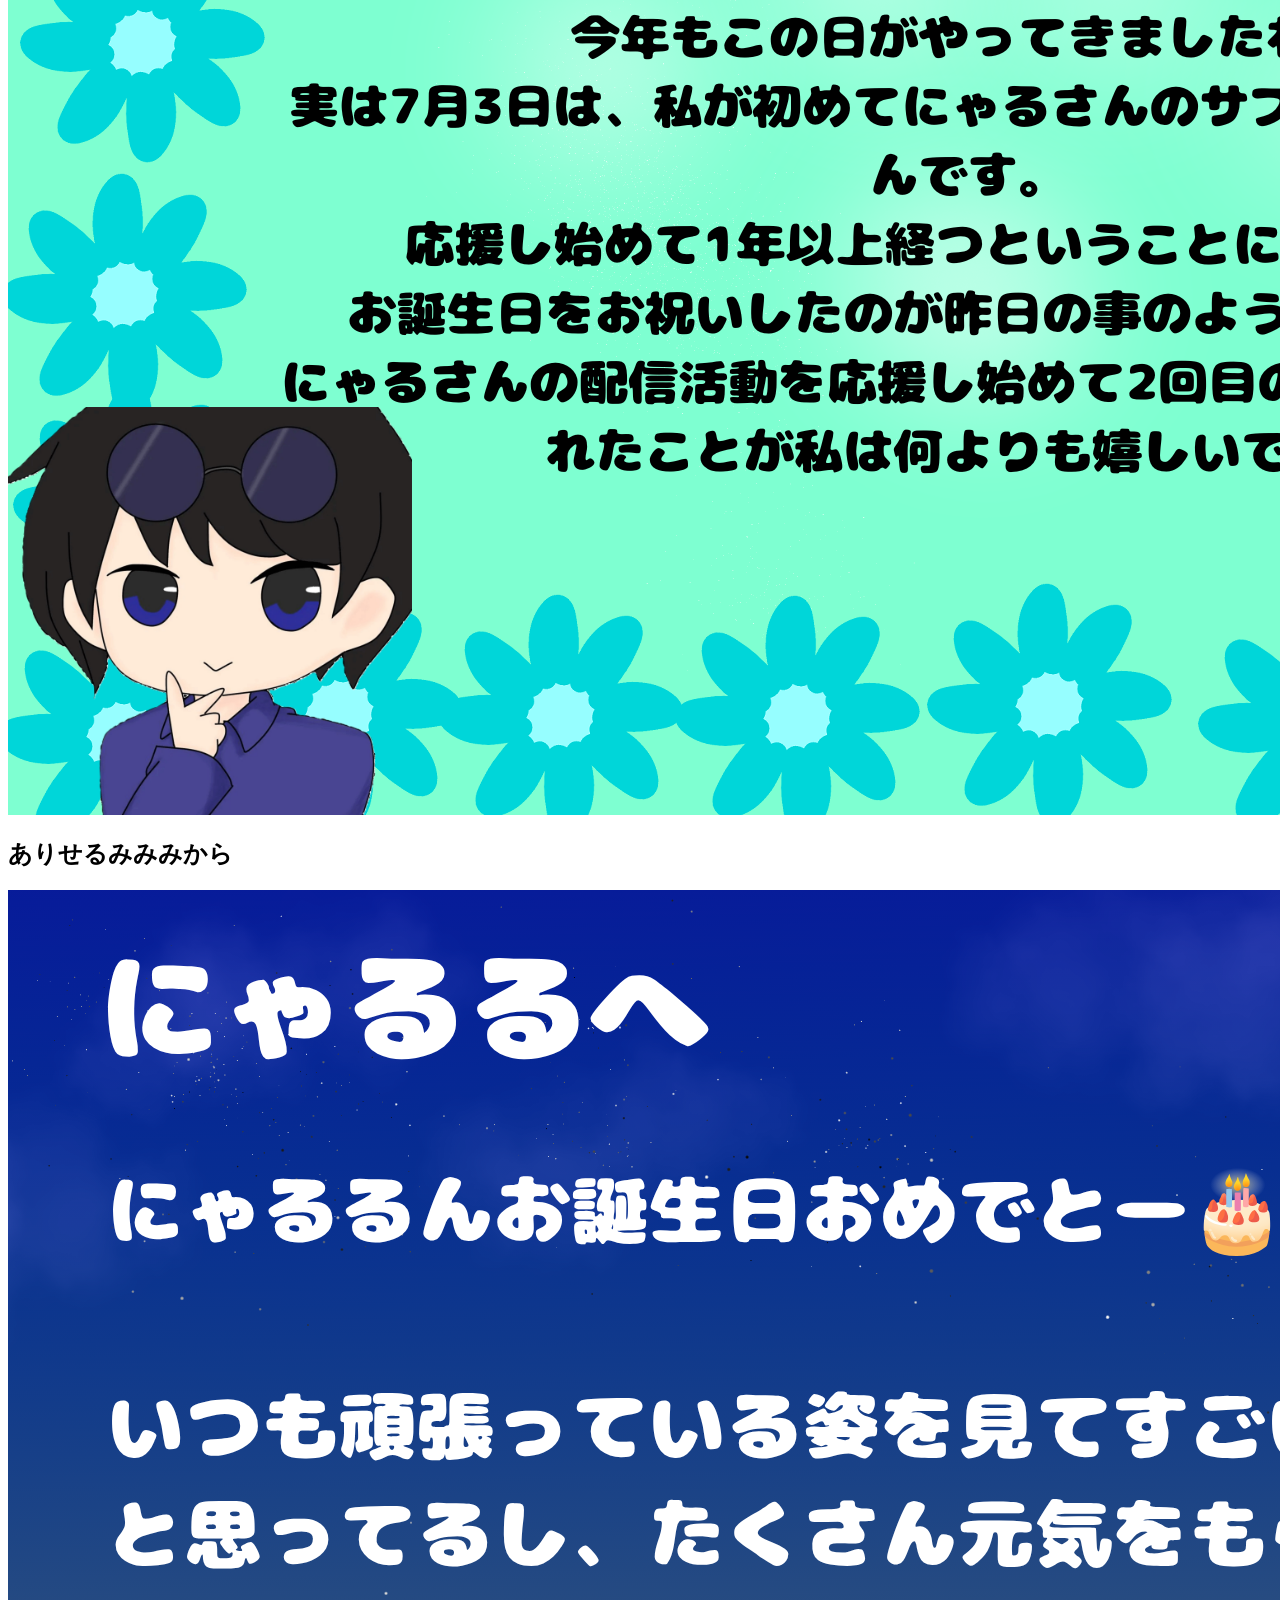
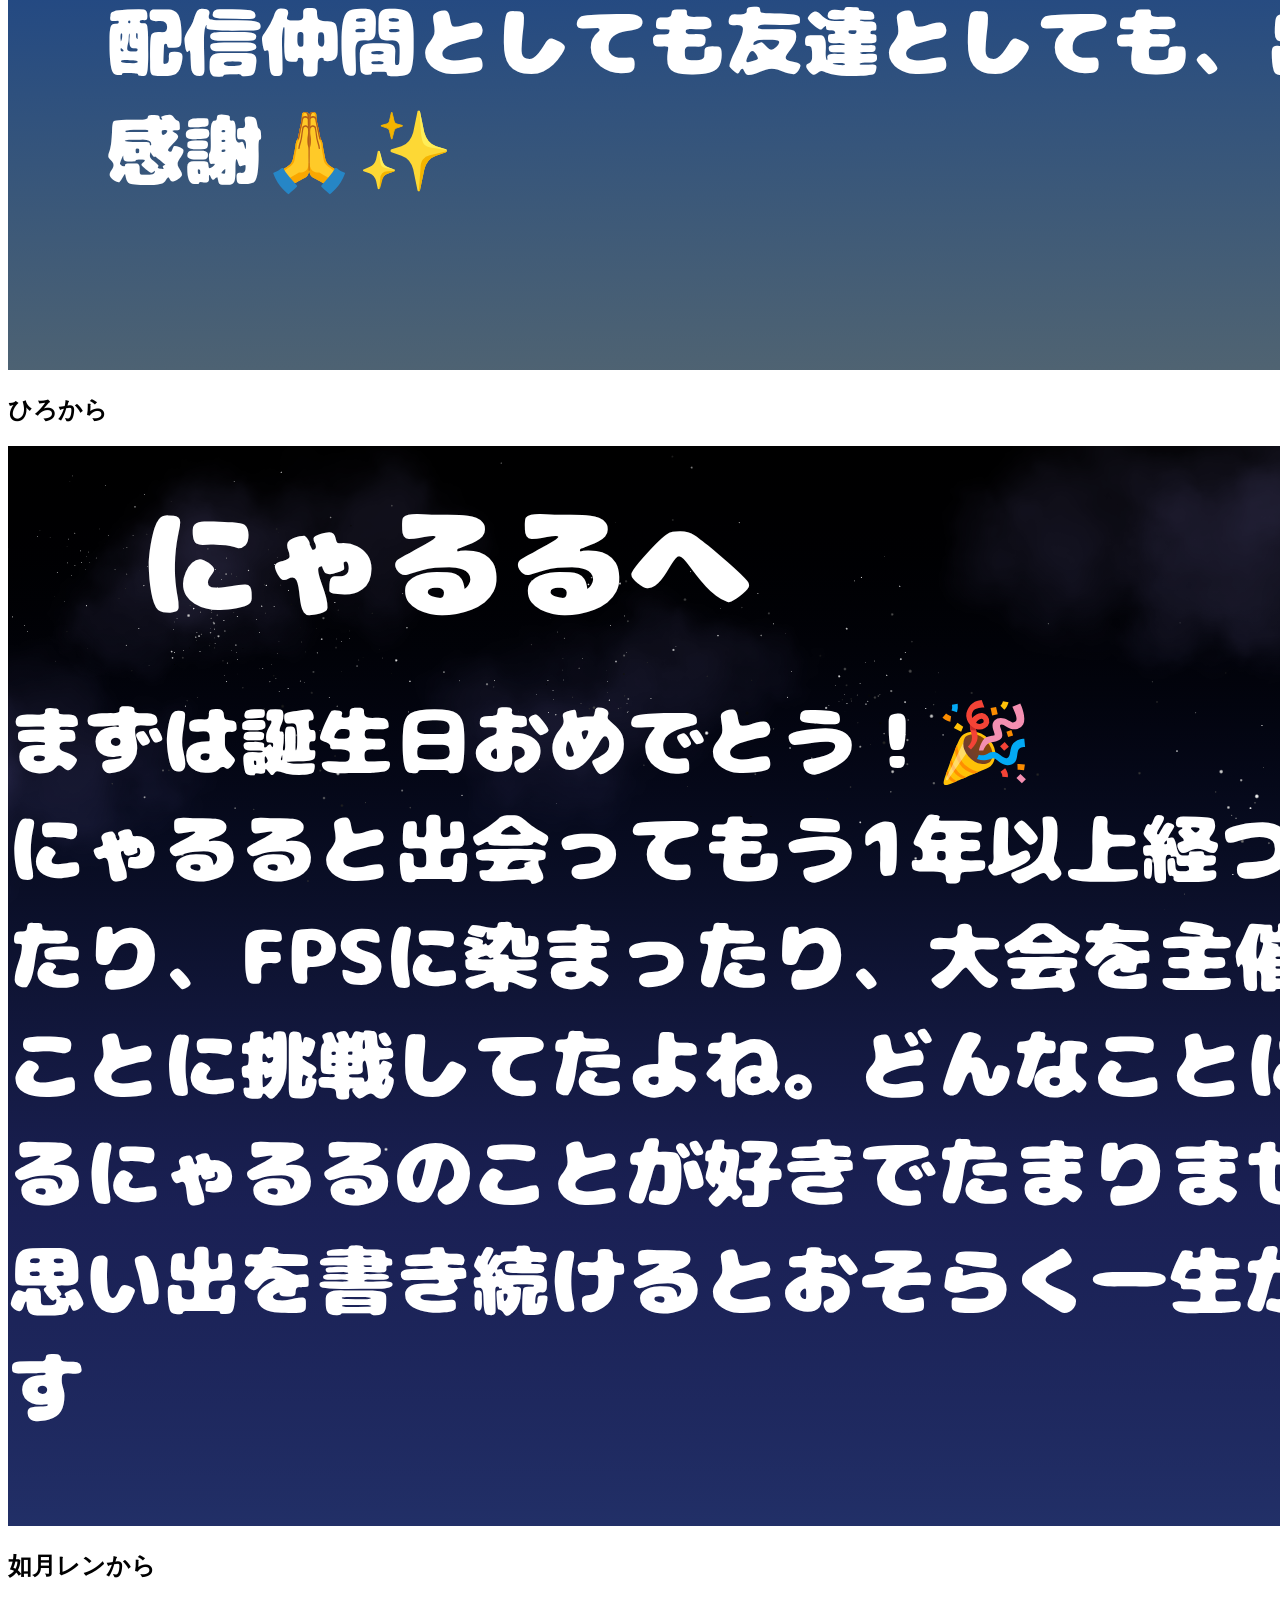
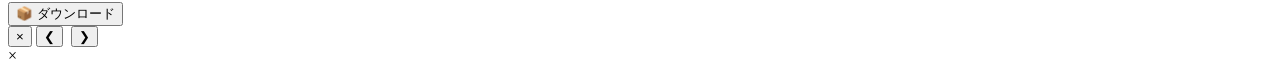
==== commit 845e520b: "Completed" ====
--- a/message/index.html
+++ b/message/index.html
@@ -6,8 +6,9 @@
 
     <title>にゃるるへ</title>
 
-    <link rel="stylesheet" href="../css/common.css" />
-    <link rel="stylesheet" href="../css/message.css" />
+    <link rel="stylesheet" href="/birthday/css/common.css" />
+    <link rel="stylesheet" href="/birthday/css/message.css" />
+    <link rel="stylesheet" href="/birthday/css/animation.css" />
   </head>
 
   <body>
@@ -20,13 +21,140 @@
             src="img/suiren.png"
             alt="suirenからのメッセージ"
             class="gallery-image"
+            onclick="openModal(this)"
           />
 
           <h2>suirenから</h2>
         </article>
+        <article class="card">
+          <img
+            src="img/ayaseusagi.png"
+            alt="あやせうさぎからのメッセージ"
+            class="gallery-image"
+            onclick="openModal(this)"
+          />
+
+          <h2>あやせうさぎから</h2>
+        </article>
+
+        <article class="card">
+          <img
+            src="img/touro.png"
+            alt="灯炉ぼたんからのメッセージ"
+            class="gallery-image"
+            onclick="openModal(this)"
+          />
+
+          <h2>灯炉ぼたんから</h2>
+        </article>
+
+        <article class="card">
+          <img
+            src="img/hikage.png"
+            alt="日景むぎからのメッセージ"
+            class="gallery-image"
+            onclick="openModal(this)"
+          />
+
+          <h2>日景むぎから</h2>
+        </article>
+
+        <article class="card">
+          <img
+            src="img/komainu.png"
+            alt="白犬コマからのメッセージ"
+            class="gallery-image"
+            onclick="openModal(this)"
+          />
+
+          <h2>白犬コマから</h2>
+        </article>
+        <article class="card">
+          <img
+            src="img/ruu.png"
+            alt="るぅからのメッセージ"
+            class="gallery-image"
+            onclick="openModal(this)"
+          />
+
+          <h2>るぅから</h2>
+        </article>
+
+        <article class="card">
+          <img
+            src="img/tanatosu.png"
+            alt="たなとすからのメッセージ"
+            class="gallery-image"
+            onclick="openModal(this)"
+          />
+
+          <h2>たなとすから</h2>
+        </article>
+
+        <article class="card">
+          <img
+            src="img/taneo.png"
+            alt="たねおからのメッセージ"
+            class="gallery-image"
+            onclick="openModal(this)"
+          />
+
+          <h2>たねおから</h2>
+        </article>
+
+        <article class="card" id="alicell">
+          <img
+            src="img/alicell/alicell.png"
+            class="gallery-image"
+            alt="ありせるみみみから"
+          />
+          <h2>ありせるみみみから</h2>
+        </article>
+
+        <article class="card" id="hiro">
+          <img
+            src="img/hiro/hiro.png"
+            class="gallery-image"
+            alt="ひろくんから"
+          />
+          <h2>ひろから</h2>
+        </article>
+
+        <article class="card" id="kisaragirenn">
+          <img
+            src="img/kisaragirenn/kisaragirenn.png"
+            class="gallery-image"
+            alt="如月レンから"
+          />
+          <h2>如月レンから</h2>
+        </article>
       </section>
+
+      <button id="downloadButton" class="download-button">
+        📦 ダウンロード
+      </button>
     </main>
 
+    <div id="viewer" class="viewer">
+      <button id="closeButton" class="viewer-close">&times;</button>
+
+      <button id="prevButton" class="viewer-button prev">❮</button>
+
+      <img id="viewerImage" class="viewer-image" alt="" />
+
+      <button id="nextButton" class="viewer-button next">❯</button>
+
+      <div id="thumbnailContainer" class="thumbnail-container"></div>
+    </div>
+
+    <div id="imageModal" class="modal">
+      <span class="close" onclick="closeModal()">&times;</span>
+
+      <img id="modalImg" class="modal-content" alt="" />
+    </div>
+
     <script src="../js/modal.js"></script>
+    <script src="../js/modal2.js"></script>
+    <script src="../js/download.js"></script>
   </body>
 </html>
